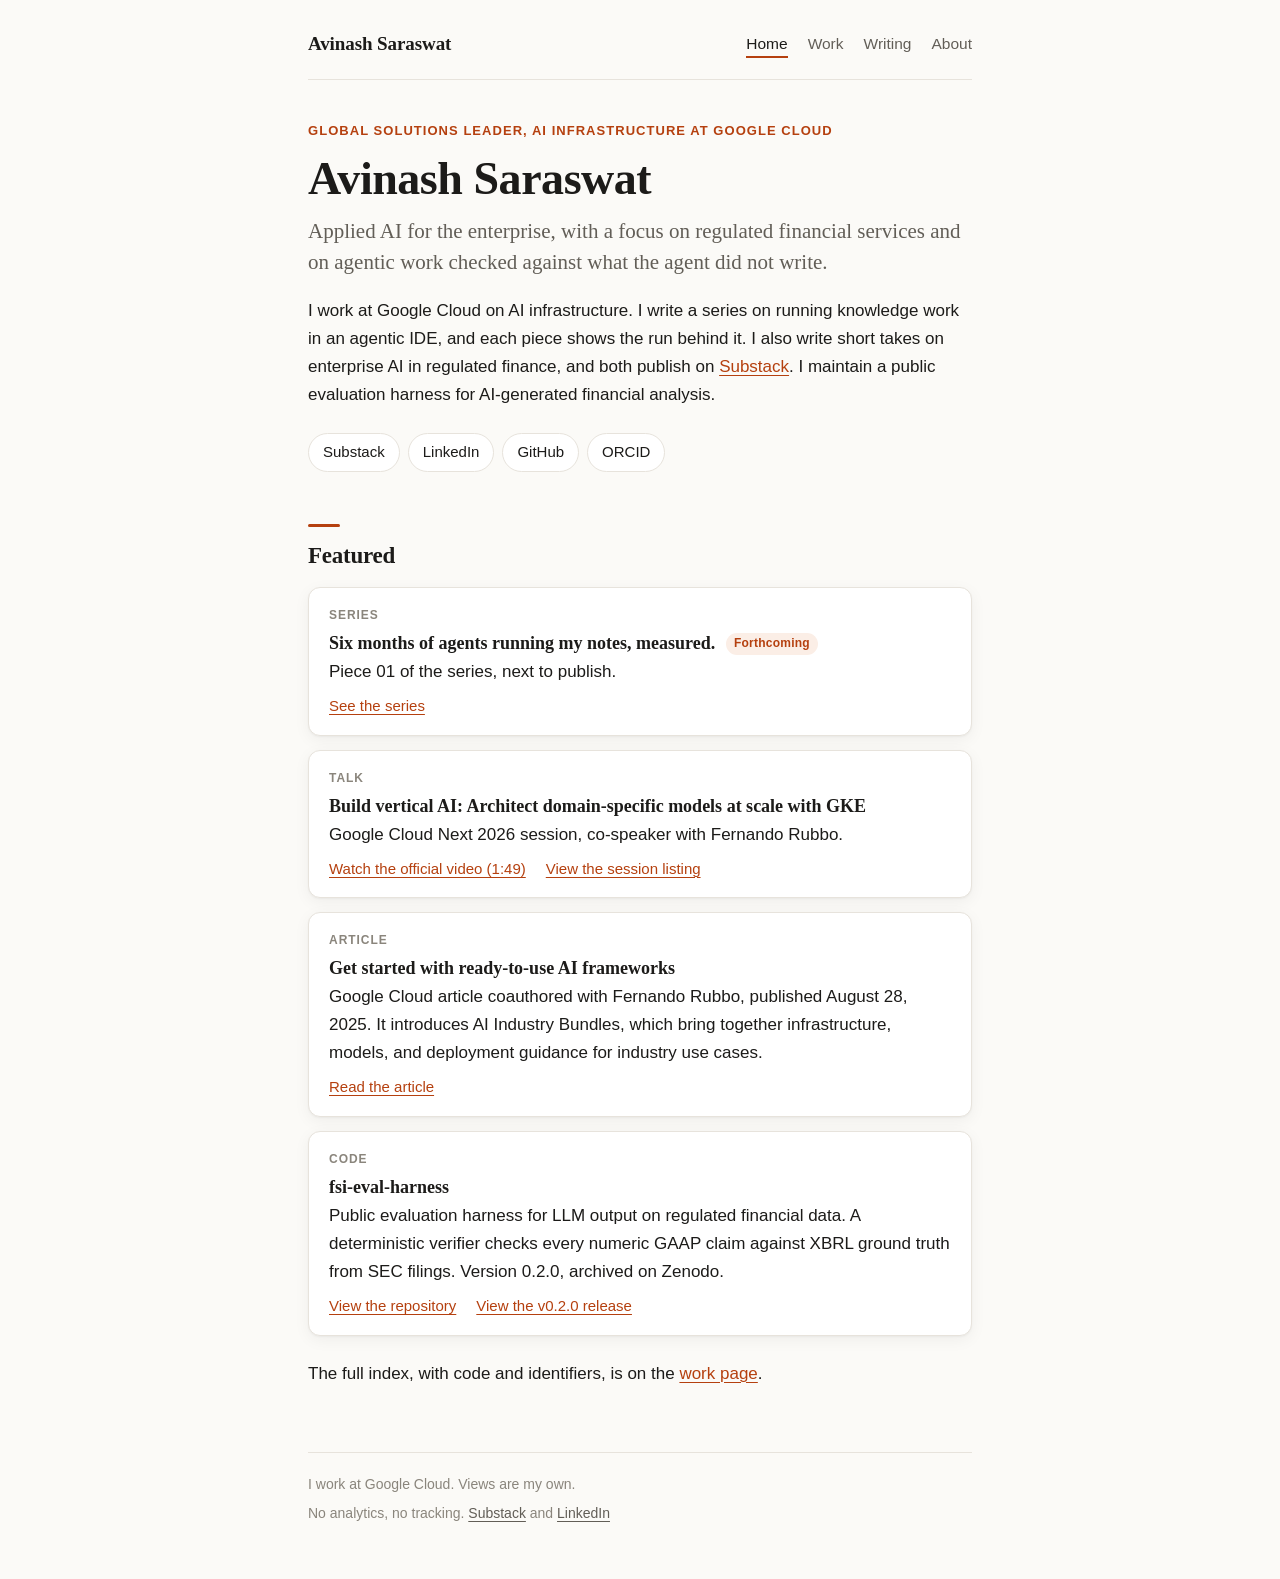
==== index.html @ 1e4a204a "Use the full name Avinash Saraswat, broaden the tagline to applied AI, and give the site a warmer ed" ====
<!doctype html>
<html lang="en">
<head>
  <meta charset="utf-8">
  <meta name="viewport" content="width=device-width, initial-scale=1">
  <title>Avinash Saraswat</title>
  <meta name="description" content="Avinash Saraswat on applied AI for the enterprise, regulated financial services, and agentic work checked against what the agent did not write.">
  <meta name="google-site-verification" content="HJkdH8JYp2K1hhgkt5MfmzdalMM9m63tIvqROi1K8ds">
  <meta name="google-site-verification" content="auJzoFP5uxJTKR91743XDneQ1k03UvUhUlm2Y_x-gqA">
  <link rel="canonical" href="https://avinashsaraswat.com/">
  <meta property="og:type" content="profile">
  <meta property="og:title" content="Avinash Saraswat">
  <meta property="og:description" content="Avinash Saraswat on applied AI for the enterprise, regulated financial services, and agentic work checked against what the agent did not write.">
  <meta property="og:url" content="https://avinashsaraswat.com/">
  <script type="application/ld+json">{"@context":"https://schema.org","@type":"Person","name":"Avinash Saraswat","alternateName":"Avi Saraswat","jobTitle":"Global Solutions Leader, AI Infrastructure","worksFor":{"@type":"Organization","name":"Google Cloud"},"url":"https://avinashsaraswat.com/","sameAs":["https://www.linkedin.com/in/avinashsaraswat/","https://avinashsaraswat.substack.com/","https://github.com/avinashsaraswat","https://orcid.org/0009-0004-6914-7614","https://doi.org/10.5281/zenodo.23464698"]}</script>
  <link rel="stylesheet" href="style.css">
  <link rel="icon" href="data:image/svg+xml,%3Csvg xmlns='http://www.w3.org/2000/svg' viewBox='0 0 64 64'%3E%3Crect width='64' height='64' rx='14' fill='%23b5400f'/%3E%3Ctext x='32' y='42' font-family='Georgia,serif' font-size='28' font-weight='700' text-anchor='middle' fill='%23ffffff'%3EAS%3C/text%3E%3C/svg%3E">
  <meta name="theme-color" content="#fbfaf7" media="(prefers-color-scheme: light)">
  <meta name="theme-color" content="#131210" media="(prefers-color-scheme: dark)">
</head>
<body>
<div class="wrap">

<header class="site">
  <a class="name" href="index.html">Avinash Saraswat</a>
  <nav aria-label="Site">
    <ul>
      <li><a href="index.html" aria-current="page">Home</a></li>
      <li><a href="work.html">Work</a></li>
      <li><a href="writing.html">Writing</a></li>
      <li><a href="about.html">About</a></li>
    </ul>
  </nav>
</header>

<main>
  <section class="hero">
  <p class="eyebrow">Global Solutions Leader, AI Infrastructure at Google Cloud</p>
  <h1>Avinash Saraswat</h1>
  <p class="lede">Applied AI for the enterprise, with a focus on regulated financial services and on agentic work checked against what the agent did not write.</p>

  <p>I work at Google Cloud on AI infrastructure. I write a series on running knowledge work in an agentic IDE, and each piece shows the run behind it. I also write short takes on enterprise AI in regulated finance, and both publish on <a href="https://avinashsaraswat.substack.com/">Substack</a>. I maintain a public evaluation harness for AI-generated financial analysis.</p>

  <ul class="pills" aria-label="Elsewhere">
    <li><a href="https://avinashsaraswat.substack.com/">Substack</a></li>
    <li><a href="https://www.linkedin.com/in/avinashsaraswat/">LinkedIn</a></li>
    <li><a href="https://github.com/avinashsaraswat">GitHub</a></li>
    <li><a href="https://orcid.org/0009-0004-6914-7614">ORCID</a></li>
  </ul>
  </section>

  <h2>Featured</h2>
  <ol class="items cards">
    <li>
      <span class="kind">Series</span>
      <strong>Six months of agents running my notes, measured.</strong>
      <span class="status">Forthcoming</span><br>
      Piece 01 of the series, next to publish.
      <div class="links"><a href="writing.html">See the series</a></div>
    </li>
    <li>
      <span class="kind">Talk</span>
      <strong>Build vertical AI: Architect domain-specific models at scale with GKE</strong><br>
      Google Cloud Next 2026 session, co-speaker with Fernando Rubbo.
      <div class="links">
        <a href="https://www.youtube.com/watch?v=OY_Y8zhj-8g">Watch the official video (1:49)</a>
        <a href="https://www.googlecloudevents.com/next-vegas/session/3912929/build-vertical-ai-architect-domain-specific-models-at-scale-with-gke">View the session listing</a>
      </div>
    </li>
    <li>
      <span class="kind">Article</span>
      <strong>Get started with ready-to-use AI frameworks</strong><br>
      Google Cloud article coauthored with Fernando Rubbo, published August 28, 2025. It introduces AI Industry Bundles, which bring together infrastructure, models, and deployment guidance for industry use cases.
      <div class="links"><a href="https://cloud.google.com/transform/get-started-with-ready-to-use-ai-frameworks">Read the article</a></div>
    </li>
    <li>
      <span class="kind">Code</span>
      <strong>fsi-eval-harness</strong><br>
      Public evaluation harness for LLM output on regulated financial data. A deterministic verifier checks every numeric GAAP claim against XBRL ground truth from SEC filings. Version 0.2.0, archived on Zenodo.
      <div class="links">
        <a href="https://github.com/avinashsaraswat/fsi-eval-harness">View the repository</a>
        <a href="https://github.com/avinashsaraswat/fsi-eval-harness/releases/tag/v0.2.0">View the v0.2.0 release</a>
      </div>
    </li>
  </ol>

  <p>The full index, with code and identifiers, is on the <a href="work.html">work page</a>.</p>
</main>

<footer class="site">
  <p>I work at Google Cloud. Views are my own.</p>
  <p>No analytics, no tracking. <a href="https://avinashsaraswat.substack.com/">Substack</a> and <a href="https://www.linkedin.com/in/avinashsaraswat/">LinkedIn</a></p>
</footer>

</div>
</body>
</html>
---- style.css ----
/* Avinash Saraswat, personal site. Plain CSS, no build step, no web fonts. */

:root {
  --bg: #fbfaf7;
  --surface: #ffffff;
  --fg: #1c1b19;
  --muted: #625e57;
  --faint: #8a857c;
  --accent: #b5400f;
  --accent-soft: #fbeee6;
  --rule: #e7e3dc;
  --shadow: 0 1px 2px rgba(28, 27, 25, 0.04), 0 4px 16px rgba(28, 27, 25, 0.05);
  --serif: "Iowan Old Style", "Palatino Linotype", Palatino, Charter, "Bitstream Charter", Georgia, serif;
  --sans: -apple-system, BlinkMacSystemFont, "Segoe UI", Roboto, "Helvetica Neue", Arial, sans-serif;
  color-scheme: light dark;
}

@media (prefers-color-scheme: dark) {
  :root {
    --bg: #131210;
    --surface: #1c1a17;
    --fg: #ece8e1;
    --muted: #aaa49a;
    --faint: #7d776d;
    --accent: #f0895a;
    --accent-soft: #2c1d15;
    --rule: #2e2b26;
    --shadow: 0 1px 2px rgba(0, 0, 0, 0.3), 0 4px 16px rgba(0, 0, 0, 0.25);
  }
}

* {
  box-sizing: border-box;
}

html {
  font-size: 100%;
  -webkit-text-size-adjust: 100%;
}

body {
  margin: 0;
  background: var(--bg);
  color: var(--fg);
  font-family: var(--sans);
  font-size: 1.0625rem;
  line-height: 1.65;
  -webkit-font-smoothing: antialiased;
  text-rendering: optimizeLegibility;
}

.wrap {
  max-width: 44rem;
  margin: 0 auto;
  padding: 1.25rem 1.25rem 3rem;
}

/* Header */

header.site {
  display: flex;
  flex-wrap: wrap;
  align-items: center;
  justify-content: space-between;
  gap: 0.75rem 1.5rem;
  padding: 0.5rem 0 1.25rem;
  margin-bottom: 2.5rem;
  border-bottom: 1px solid var(--rule);
}

header.site .name {
  font-family: var(--serif);
  font-size: 1.1875rem;
  font-weight: 600;
  letter-spacing: -0.005em;
  text-decoration: none;
  color: var(--fg);
}

nav ul {
  list-style: none;
  margin: 0;
  padding: 0;
  display: flex;
  flex-wrap: wrap;
  gap: 0.25rem 1.25rem;
}

nav a {
  color: var(--muted);
  text-decoration: none;
  font-size: 0.96875rem;
  padding: 0.25rem 0;
  border-bottom: 2px solid transparent;
}

nav a[aria-current="page"] {
  color: var(--fg);
  border-bottom-color: var(--accent);
}

nav a:hover {
  color: var(--accent);
}

/* Type */

h1,
h2,
h3 {
  font-family: var(--serif);
  font-weight: 600;
  letter-spacing: -0.01em;
  color: var(--fg);
}

h1 {
  font-size: clamp(2.125rem, 6vw, 2.875rem);
  line-height: 1.1;
  margin: 0 0 0.75rem;
}

h2 {
  font-size: 1.4375rem;
  line-height: 1.3;
  margin: 3rem 0 1rem;
  padding-top: 0.25rem;
}

h2::before {
  content: "";
  display: block;
  width: 2rem;
  height: 3px;
  margin-bottom: 0.875rem;
  border-radius: 2px;
  background: var(--accent);
}

h3 {
  font-size: 1.1875rem;
  line-height: 1.35;
  margin: 1.75rem 0 0.375rem;
}

p {
  margin: 0 0 1rem;
}

a {
  color: var(--accent);
  text-decoration-thickness: 1px;
  text-underline-offset: 0.18em;
}

a:hover {
  text-decoration-thickness: 2px;
}

a:focus-visible {
  outline: 2px solid var(--accent);
  outline-offset: 3px;
  border-radius: 3px;
}

.lede {
  font-family: var(--serif);
  font-size: 1.3125rem;
  line-height: 1.45;
  color: var(--muted);
  margin-bottom: 1.25rem;
}

.meta {
  color: var(--faint);
  font-size: 0.9375rem;
}

/* Home hero */

.hero {
  margin-bottom: 0.5rem;
}

.eyebrow {
  font-size: 0.8125rem;
  font-weight: 600;
  letter-spacing: 0.08em;
  text-transform: uppercase;
  color: var(--accent);
  margin: 0 0 0.75rem;
}

.pills {
  list-style: none;
  padding: 0;
  margin: 1.5rem 0 0;
  display: flex;
  flex-wrap: wrap;
  gap: 0.5rem;
}

.pills a {
  display: inline-block;
  padding: 0.375rem 0.875rem;
  border: 1px solid var(--rule);
  border-radius: 999px;
  background: var(--surface);
  color: var(--fg);
  font-size: 0.9375rem;
  text-decoration: none;
  transition: border-color 0.15s ease, color 0.15s ease;
}

.pills a:hover {
  border-color: var(--accent);
  color: var(--accent);
}

/* Lists and cards */

ul.items,
ol.items {
  padding-left: 1.25rem;
  margin: 0 0 1rem;
}

ul.items li,
ol.items li {
  margin-bottom: 0.75rem;
}

ol.cards,
ol.series {
  list-style: none;
  padding: 0;
  margin: 0 0 1.5rem;
  display: grid;
  gap: 0.875rem;
}

ol.cards > li,
ol.series > li {
  margin: 0;
  padding: 1.125rem 1.25rem 1rem;
  background: var(--surface);
  border: 1px solid var(--rule);
  border-radius: 12px;
  box-shadow: var(--shadow);
  transition: border-color 0.15s ease, transform 0.15s ease;
}

ol.cards > li:hover,
ol.series > li:hover {
  border-color: color-mix(in srgb, var(--accent) 35%, var(--rule));
  transform: translateY(-1px);
}

ol.cards strong,
ol.series strong {
  font-family: var(--serif);
  font-size: 1.125rem;
  font-weight: 600;
  line-height: 1.35;
}

.kind {
  display: block;
  font-size: 0.75rem;
  font-weight: 600;
  letter-spacing: 0.08em;
  text-transform: uppercase;
  color: var(--faint);
  margin-bottom: 0.25rem;
}

.series .week {
  display: block;
  color: var(--faint);
  font-size: 0.875rem;
  margin-bottom: 0.125rem;
}

.status {
  display: inline-block;
  margin-left: 0.375rem;
  padding: 0.0625rem 0.5rem;
  font-family: var(--sans);
  font-size: 0.75rem;
  font-weight: 600;
  letter-spacing: 0.02em;
  border-radius: 999px;
  color: var(--accent);
  background: var(--accent-soft);
  vertical-align: 0.15em;
}

.links {
  margin-top: 0.5rem;
  display: flex;
  flex-wrap: wrap;
  gap: 0.25rem 1.25rem;
  font-size: 0.9375rem;
}

p.links {
  margin-bottom: 1rem;
}

.links a {
  font-weight: 500;
}

ul.plain {
  list-style: none;
  padding: 0;
  margin: 0 0 1rem;
}

ul.plain li {
  margin-bottom: 0.5rem;
}

.placeholder {
  background: var(--surface);
  border-left: 3px solid var(--rule);
  padding: 0.5rem 0.75rem;
  color: var(--muted);
}

/* Footer */

footer.site {
  margin-top: 4rem;
  padding-top: 1.25rem;
  border-top: 1px solid var(--rule);
  color: var(--faint);
  font-size: 0.875rem;
}

footer.site p {
  margin: 0 0 0.375rem;
}

footer.site a {
  color: var(--muted);
}

@media (max-width: 30rem) {
  body {
    font-size: 1rem;
  }

  .wrap {
    padding: 1rem 1rem 2.5rem;
  }

  header.site {
    margin-bottom: 2rem;
  }

  .lede {
    font-size: 1.1875rem;
  }

  ol.cards > li,
  ol.series > li {
    padding: 1rem;
  }
}

@media (prefers-reduced-motion: reduce) {
  * {
    transition: none !important;
  }

  ol.cards > li:hover,
  ol.series > li:hover {
    transform: none;
  }
}
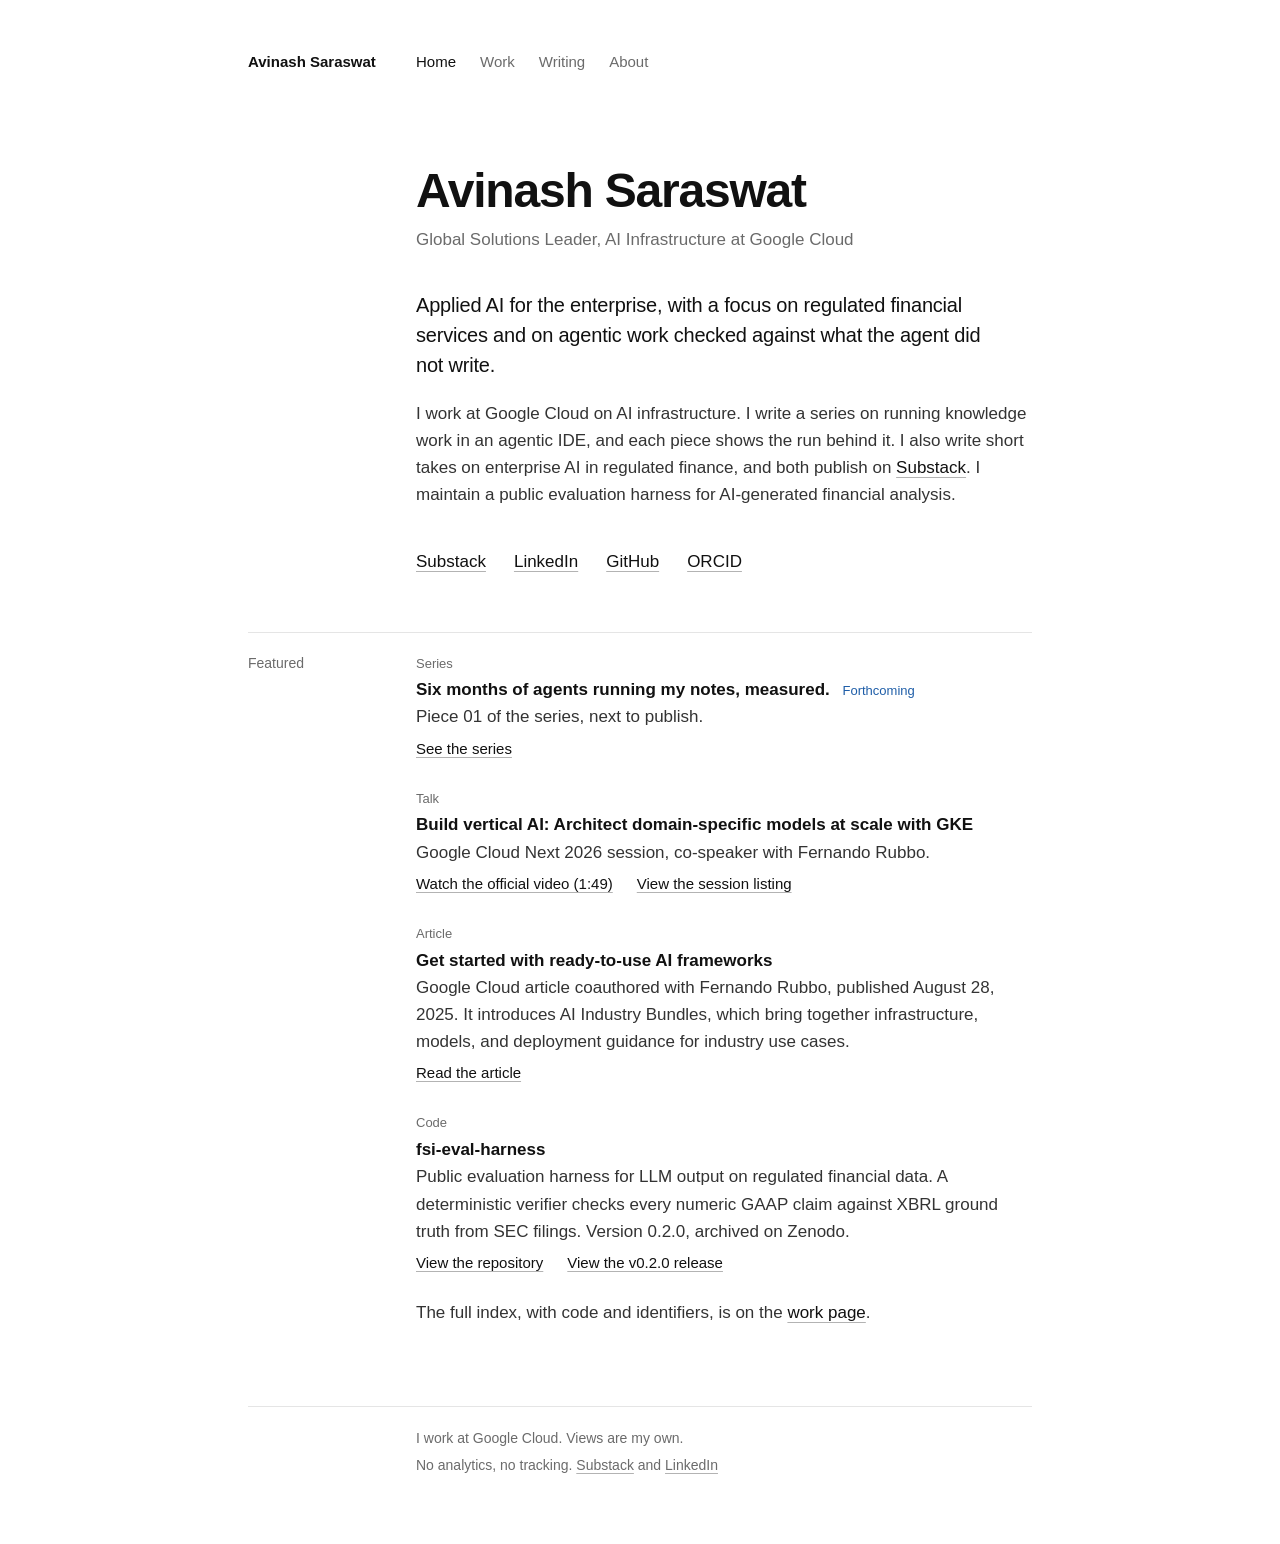
==== commit cda98523: "Give the site a neutral, minimal design: grays on near-black or white, one muted blue accent, system" ====
--- a/index.html
+++ b/index.html
@@ -14,9 +14,9 @@
   <meta property="og:url" content="https://avinashsaraswat.com/">
   <script type="application/ld+json">{"@context":"https://schema.org","@type":"Person","name":"Avinash Saraswat","alternateName":"Avi Saraswat","jobTitle":"Global Solutions Leader, AI Infrastructure","worksFor":{"@type":"Organization","name":"Google Cloud"},"url":"https://avinashsaraswat.com/","sameAs":["https://www.linkedin.com/in/avinashsaraswat/","https://avinashsaraswat.substack.com/","https://github.com/avinashsaraswat","https://orcid.org/0009-0004-6914-7614","https://doi.org/10.5281/zenodo.23464698"]}</script>
   <link rel="stylesheet" href="style.css">
-  <link rel="icon" href="data:image/svg+xml,%3Csvg xmlns='http://www.w3.org/2000/svg' viewBox='0 0 64 64'%3E%3Crect width='64' height='64' rx='14' fill='%23b5400f'/%3E%3Ctext x='32' y='42' font-family='Georgia,serif' font-size='28' font-weight='700' text-anchor='middle' fill='%23ffffff'%3EAS%3C/text%3E%3C/svg%3E">
-  <meta name="theme-color" content="#fbfaf7" media="(prefers-color-scheme: light)">
-  <meta name="theme-color" content="#131210" media="(prefers-color-scheme: dark)">
+  <link rel="icon" href="data:image/svg+xml,%3Csvg xmlns='http://www.w3.org/2000/svg' viewBox='0 0 64 64'%3E%3Crect width='64' height='64' fill='%23161718'/%3E%3Ctext x='32' y='41' font-family='Helvetica,Arial,sans-serif' font-size='26' font-weight='600' text-anchor='middle' fill='%23f2f2f2'%3EAS%3C/text%3E%3C/svg%3E">
+  <meta name="theme-color" content="#ffffff" media="(prefers-color-scheme: light)">
+  <meta name="theme-color" content="#0f1011" media="(prefers-color-scheme: dark)">
 </head>
 <body>
 <div class="wrap">
@@ -34,14 +34,14 @@
 </header>
 
 <main>
-  <section class="hero">
-  <p class="eyebrow">Global Solutions Leader, AI Infrastructure at Google Cloud</p>
+  <section class="head intro">
   <h1>Avinash Saraswat</h1>
+  <p class="role">Global Solutions Leader, AI Infrastructure at Google Cloud</p>
   <p class="lede">Applied AI for the enterprise, with a focus on regulated financial services and on agentic work checked against what the agent did not write.</p>
 
   <p>I work at Google Cloud on AI infrastructure. I write a series on running knowledge work in an agentic IDE, and each piece shows the run behind it. I also write short takes on enterprise AI in regulated finance, and both publish on <a href="https://avinashsaraswat.substack.com/">Substack</a>. I maintain a public evaluation harness for AI-generated financial analysis.</p>
 
-  <ul class="pills" aria-label="Elsewhere">
+  <ul class="elsewhere" aria-label="Elsewhere">
     <li><a href="https://avinashsaraswat.substack.com/">Substack</a></li>
     <li><a href="https://www.linkedin.com/in/avinashsaraswat/">LinkedIn</a></li>
     <li><a href="https://github.com/avinashsaraswat">GitHub</a></li>
@@ -49,8 +49,9 @@
   </ul>
   </section>
 
+  <section>
   <h2>Featured</h2>
-  <ol class="items cards">
+  <ol class="items featured">
     <li>
       <span class="kind">Series</span>
       <strong>Six months of agents running my notes, measured.</strong>
@@ -85,6 +86,7 @@
   </ol>
 
   <p>The full index, with code and identifiers, is on the <a href="work.html">work page</a>.</p>
+  </section>
 </main>
 
 <footer class="site">
--- a/style.css
+++ b/style.css
@@ -1,31 +1,27 @@
 /* Avinash Saraswat, personal site. Plain CSS, no build step, no web fonts. */
 
 :root {
-  --bg: #fbfaf7;
-  --surface: #ffffff;
-  --fg: #1c1b19;
-  --muted: #625e57;
-  --faint: #8a857c;
-  --accent: #b5400f;
-  --accent-soft: #fbeee6;
-  --rule: #e7e3dc;
-  --shadow: 0 1px 2px rgba(28, 27, 25, 0.04), 0 4px 16px rgba(28, 27, 25, 0.05);
-  --serif: "Iowan Old Style", "Palatino Linotype", Palatino, Charter, "Bitstream Charter", Georgia, serif;
+  --bg: #ffffff;
+  --fg: #111111;
+  --text: #333333;
+  --muted: #6b6b6b;
+  --rule: #e5e5e5;
+  --rule-strong: #b3b3b3;
+  --accent: #1f5ea8;
   --sans: -apple-system, BlinkMacSystemFont, "Segoe UI", Roboto, "Helvetica Neue", Arial, sans-serif;
+  --gutter: 10.5rem;
   color-scheme: light dark;
 }
 
 @media (prefers-color-scheme: dark) {
   :root {
-    --bg: #131210;
-    --surface: #1c1a17;
-    --fg: #ece8e1;
-    --muted: #aaa49a;
-    --faint: #7d776d;
-    --accent: #f0895a;
-    --accent-soft: #2c1d15;
-    --rule: #2e2b26;
-    --shadow: 0 1px 2px rgba(0, 0, 0, 0.3), 0 4px 16px rgba(0, 0, 0, 0.25);
+    --bg: #0f1011;
+    --fg: #ececec;
+    --text: #c4c4c4;
+    --muted: #8c8c8c;
+    --rule: #242527;
+    --rule-strong: #5e6064;
+    --accent: #82aee3;
   }
 }
 
@@ -41,18 +37,23 @@
 body {
   margin: 0;
   background: var(--bg);
-  color: var(--fg);
+  color: var(--text);
   font-family: var(--sans);
   font-size: 1.0625rem;
-  line-height: 1.65;
+  line-height: 1.6;
+  font-variant-numeric: tabular-nums;
+  overflow-wrap: break-word;
   -webkit-font-smoothing: antialiased;
-  text-rendering: optimizeLegibility;
+}
+
+::selection {
+  background: color-mix(in srgb, var(--accent) 30%, transparent);
 }
 
 .wrap {
-  max-width: 44rem;
+  max-width: 54rem;
   margin: 0 auto;
-  padding: 1.25rem 1.25rem 3rem;
+  padding: 3rem 2.5rem 4rem;
 }
 
 /* Header */
@@ -60,21 +61,17 @@
 header.site {
   display: flex;
   flex-wrap: wrap;
-  align-items: center;
+  align-items: baseline;
   justify-content: space-between;
-  gap: 0.75rem 1.5rem;
-  padding: 0.5rem 0 1.25rem;
-  margin-bottom: 2.5rem;
-  border-bottom: 1px solid var(--rule);
+  gap: 0.5rem 1.5rem;
+  margin-bottom: 5.5rem;
 }
 
 header.site .name {
-  font-family: var(--serif);
-  font-size: 1.1875rem;
+  color: var(--fg);
+  font-size: 0.9375rem;
   font-weight: 600;
-  letter-spacing: -0.005em;
   text-decoration: none;
-  color: var(--fg);
 }
 
 nav ul {
@@ -83,24 +80,18 @@
   padding: 0;
   display: flex;
   flex-wrap: wrap;
-  gap: 0.25rem 1.25rem;
+  gap: 0.25rem 1.5rem;
 }
 
 nav a {
   color: var(--muted);
+  font-size: 0.9375rem;
   text-decoration: none;
-  font-size: 0.96875rem;
-  padding: 0.25rem 0;
-  border-bottom: 2px solid transparent;
-}
-
+}
+
+nav a:hover,
 nav a[aria-current="page"] {
   color: var(--fg);
-  border-bottom-color: var(--accent);
-}
-
-nav a:hover {
-  color: var(--accent);
 }
 
 /* Type */
@@ -108,198 +99,153 @@
 h1,
 h2,
 h3 {
-  font-family: var(--serif);
+  color: var(--fg);
   font-weight: 600;
+}
+
+h1 {
+  font-size: 2.25rem;
+  line-height: 1.15;
+  letter-spacing: -0.025em;
+  margin: 0 0 1.25rem;
+  text-wrap: balance;
+}
+
+.intro h1 {
+  font-size: clamp(2.25rem, 5vw, 3rem);
+  margin-bottom: 0.5rem;
+}
+
+h2 {
+  color: var(--muted);
+  font-size: 0.875rem;
+  font-weight: 500;
+  line-height: 1.5;
+  margin: 0 0 1rem;
+}
+
+h3 {
+  font-size: 1.125rem;
+  line-height: 1.4;
   letter-spacing: -0.01em;
-  color: var(--fg);
-}
-
-h1 {
-  font-size: clamp(2.125rem, 6vw, 2.875rem);
-  line-height: 1.1;
-  margin: 0 0 0.75rem;
-}
-
-h2 {
-  font-size: 1.4375rem;
-  line-height: 1.3;
-  margin: 3rem 0 1rem;
-  padding-top: 0.25rem;
-}
-
-h2::before {
-  content: "";
-  display: block;
-  width: 2rem;
-  height: 3px;
-  margin-bottom: 0.875rem;
-  border-radius: 2px;
-  background: var(--accent);
-}
-
-h3 {
-  font-size: 1.1875rem;
-  line-height: 1.35;
-  margin: 1.75rem 0 0.375rem;
+  margin: 2.5rem 0 0.5rem;
+  text-wrap: balance;
+}
+
+h2 + * {
+  margin-top: 0;
 }
 
 p {
   margin: 0 0 1rem;
+  text-wrap: pretty;
 }
 
 a {
-  color: var(--accent);
+  color: var(--fg);
+  text-decoration: underline;
+  text-decoration-color: var(--rule-strong);
   text-decoration-thickness: 1px;
-  text-underline-offset: 0.18em;
+  text-underline-offset: 0.22em;
+  transition: color 0.12s ease, text-decoration-color 0.12s ease;
 }
 
 a:hover {
-  text-decoration-thickness: 2px;
+  text-decoration-color: var(--accent);
 }
 
 a:focus-visible {
   outline: 2px solid var(--accent);
-  outline-offset: 3px;
-  border-radius: 3px;
+  outline-offset: 2px;
+  border-radius: 2px;
+}
+
+.role {
+  color: var(--muted);
+  margin-bottom: 2.25rem;
 }
 
 .lede {
-  font-family: var(--serif);
-  font-size: 1.3125rem;
-  line-height: 1.45;
-  color: var(--muted);
+  color: var(--fg);
+  font-size: 1.25rem;
+  line-height: 1.5;
+  letter-spacing: -0.01em;
   margin-bottom: 1.25rem;
 }
 
 .meta {
-  color: var(--faint);
+  color: var(--muted);
   font-size: 0.9375rem;
 }
 
-/* Home hero */
-
-.hero {
-  margin-bottom: 0.5rem;
-}
-
-.eyebrow {
-  font-size: 0.8125rem;
-  font-weight: 600;
-  letter-spacing: 0.08em;
-  text-transform: uppercase;
-  color: var(--accent);
-  margin: 0 0 0.75rem;
-}
-
-.pills {
+/* Sections: a hairline between them, no boxes */
+
+main > section + section {
+  margin-top: 3.5rem;
+  padding-top: 1.25rem;
+  border-top: 1px solid var(--rule);
+}
+
+main > section > :last-child {
+  margin-bottom: 0;
+}
+
+/* Lists */
+
+ul.elsewhere {
   list-style: none;
+  margin: 1.5rem 0 0;
   padding: 0;
-  margin: 1.5rem 0 0;
   display: flex;
   flex-wrap: wrap;
-  gap: 0.5rem;
-}
-
-.pills a {
-  display: inline-block;
-  padding: 0.375rem 0.875rem;
-  border: 1px solid var(--rule);
-  border-radius: 999px;
-  background: var(--surface);
-  color: var(--fg);
-  font-size: 0.9375rem;
-  text-decoration: none;
-  transition: border-color 0.15s ease, color 0.15s ease;
-}
-
-.pills a:hover {
-  border-color: var(--accent);
+  gap: 0.5rem 1.75rem;
+}
+
+ol.items {
+  list-style: none;
+  margin: 0 0 1.5rem;
+  padding: 0;
+}
+
+ol.items > li {
+  margin: 0 0 1.75rem;
+}
+
+ol.items > li:last-child {
+  margin-bottom: 0;
+}
+
+ol.items strong {
+  color: var(--fg);
+  font-size: 1.0625rem;
+  font-weight: 600;
+}
+
+.kind,
+.week {
+  display: block;
+  color: var(--muted);
+  font-size: 0.8125rem;
+  margin-bottom: 0.125rem;
+}
+
+.status {
+  margin-left: 0.5rem;
   color: var(--accent);
-}
-
-/* Lists and cards */
-
-ul.items,
-ol.items {
-  padding-left: 1.25rem;
-  margin: 0 0 1rem;
-}
-
-ul.items li,
-ol.items li {
-  margin-bottom: 0.75rem;
-}
-
-ol.cards,
-ol.series {
-  list-style: none;
-  padding: 0;
-  margin: 0 0 1.5rem;
-  display: grid;
-  gap: 0.875rem;
-}
-
-ol.cards > li,
-ol.series > li {
-  margin: 0;
-  padding: 1.125rem 1.25rem 1rem;
-  background: var(--surface);
-  border: 1px solid var(--rule);
-  border-radius: 12px;
-  box-shadow: var(--shadow);
-  transition: border-color 0.15s ease, transform 0.15s ease;
-}
-
-ol.cards > li:hover,
-ol.series > li:hover {
-  border-color: color-mix(in srgb, var(--accent) 35%, var(--rule));
-  transform: translateY(-1px);
-}
-
-ol.cards strong,
-ol.series strong {
-  font-family: var(--serif);
-  font-size: 1.125rem;
-  font-weight: 600;
-  line-height: 1.35;
-}
-
-.kind {
-  display: block;
-  font-size: 0.75rem;
-  font-weight: 600;
-  letter-spacing: 0.08em;
-  text-transform: uppercase;
-  color: var(--faint);
-  margin-bottom: 0.25rem;
-}
-
-.series .week {
-  display: block;
-  color: var(--faint);
-  font-size: 0.875rem;
-  margin-bottom: 0.125rem;
-}
-
-.status {
-  display: inline-block;
-  margin-left: 0.375rem;
-  padding: 0.0625rem 0.5rem;
-  font-family: var(--sans);
-  font-size: 0.75rem;
-  font-weight: 600;
-  letter-spacing: 0.02em;
-  border-radius: 999px;
-  color: var(--accent);
-  background: var(--accent-soft);
-  vertical-align: 0.15em;
+  font-size: 0.8125rem;
+  font-weight: 500;
+  white-space: nowrap;
+}
+
+li:has(.week) .status {
+  color: var(--muted);
 }
 
 .links {
-  margin-top: 0.5rem;
   display: flex;
   flex-wrap: wrap;
-  gap: 0.25rem 1.25rem;
+  gap: 0.25rem 1.5rem;
+  margin-top: 0.375rem;
   font-size: 0.9375rem;
 }
 
@@ -307,44 +253,80 @@
   margin-bottom: 1rem;
 }
 
-.links a {
-  font-weight: 500;
-}
-
 ul.plain {
   list-style: none;
+  margin: 0 0 1rem;
   padding: 0;
-  margin: 0 0 1rem;
 }
 
 ul.plain li {
-  margin-bottom: 0.5rem;
-}
-
-.placeholder {
-  background: var(--surface);
-  border-left: 3px solid var(--rule);
-  padding: 0.5rem 0.75rem;
-  color: var(--muted);
+  margin-bottom: 0.375rem;
 }
 
 /* Footer */
 
 footer.site {
-  margin-top: 4rem;
+  margin-top: 5rem;
   padding-top: 1.25rem;
   border-top: 1px solid var(--rule);
-  color: var(--faint);
+  color: var(--muted);
   font-size: 0.875rem;
 }
 
 footer.site p {
-  margin: 0 0 0.375rem;
+  margin: 0 0 0.25rem;
 }
 
 footer.site a {
   color: var(--muted);
 }
+
+footer.site a:hover {
+  color: var(--fg);
+}
+
+/* Wide screens: section labels hang in a left column */
+
+@media (min-width: 52rem) {
+  header.site,
+  main > section,
+  footer.site {
+    display: grid;
+    grid-template-columns: var(--gutter) minmax(0, 1fr);
+    align-items: baseline;
+  }
+
+  header.site {
+    gap: 0;
+  }
+
+  header.site nav,
+  main > section > *,
+  footer.site > * {
+    grid-column: 2;
+  }
+
+  header.site .name,
+  main > section > h2 {
+    grid-column: 1;
+    grid-row: 1;
+  }
+
+  main > section > h2 {
+    margin: 0;
+    padding-right: 1.5rem;
+  }
+}
+
+/* Tablets and phones: one narrow column */
+
+@media (max-width: 51.99rem) {
+  .wrap {
+    max-width: 43rem;
+  }
+}
+
+/* Phones */
 
 @media (max-width: 30rem) {
   body {
@@ -352,20 +334,27 @@
   }
 
   .wrap {
-    padding: 1rem 1rem 2.5rem;
+    padding: 1.5rem 1.25rem 3rem;
   }
 
   header.site {
-    margin-bottom: 2rem;
+    margin-bottom: 3.25rem;
+  }
+
+  h1 {
+    font-size: 2rem;
   }
 
   .lede {
     font-size: 1.1875rem;
   }
 
-  ol.cards > li,
-  ol.series > li {
-    padding: 1rem;
+  main > section + section {
+    margin-top: 2.75rem;
+  }
+
+  footer.site {
+    margin-top: 3.5rem;
   }
 }
 
@@ -373,9 +362,4 @@
   * {
     transition: none !important;
   }
-
-  ol.cards > li:hover,
-  ol.series > li:hover {
-    transform: none;
-  }
-}
+}
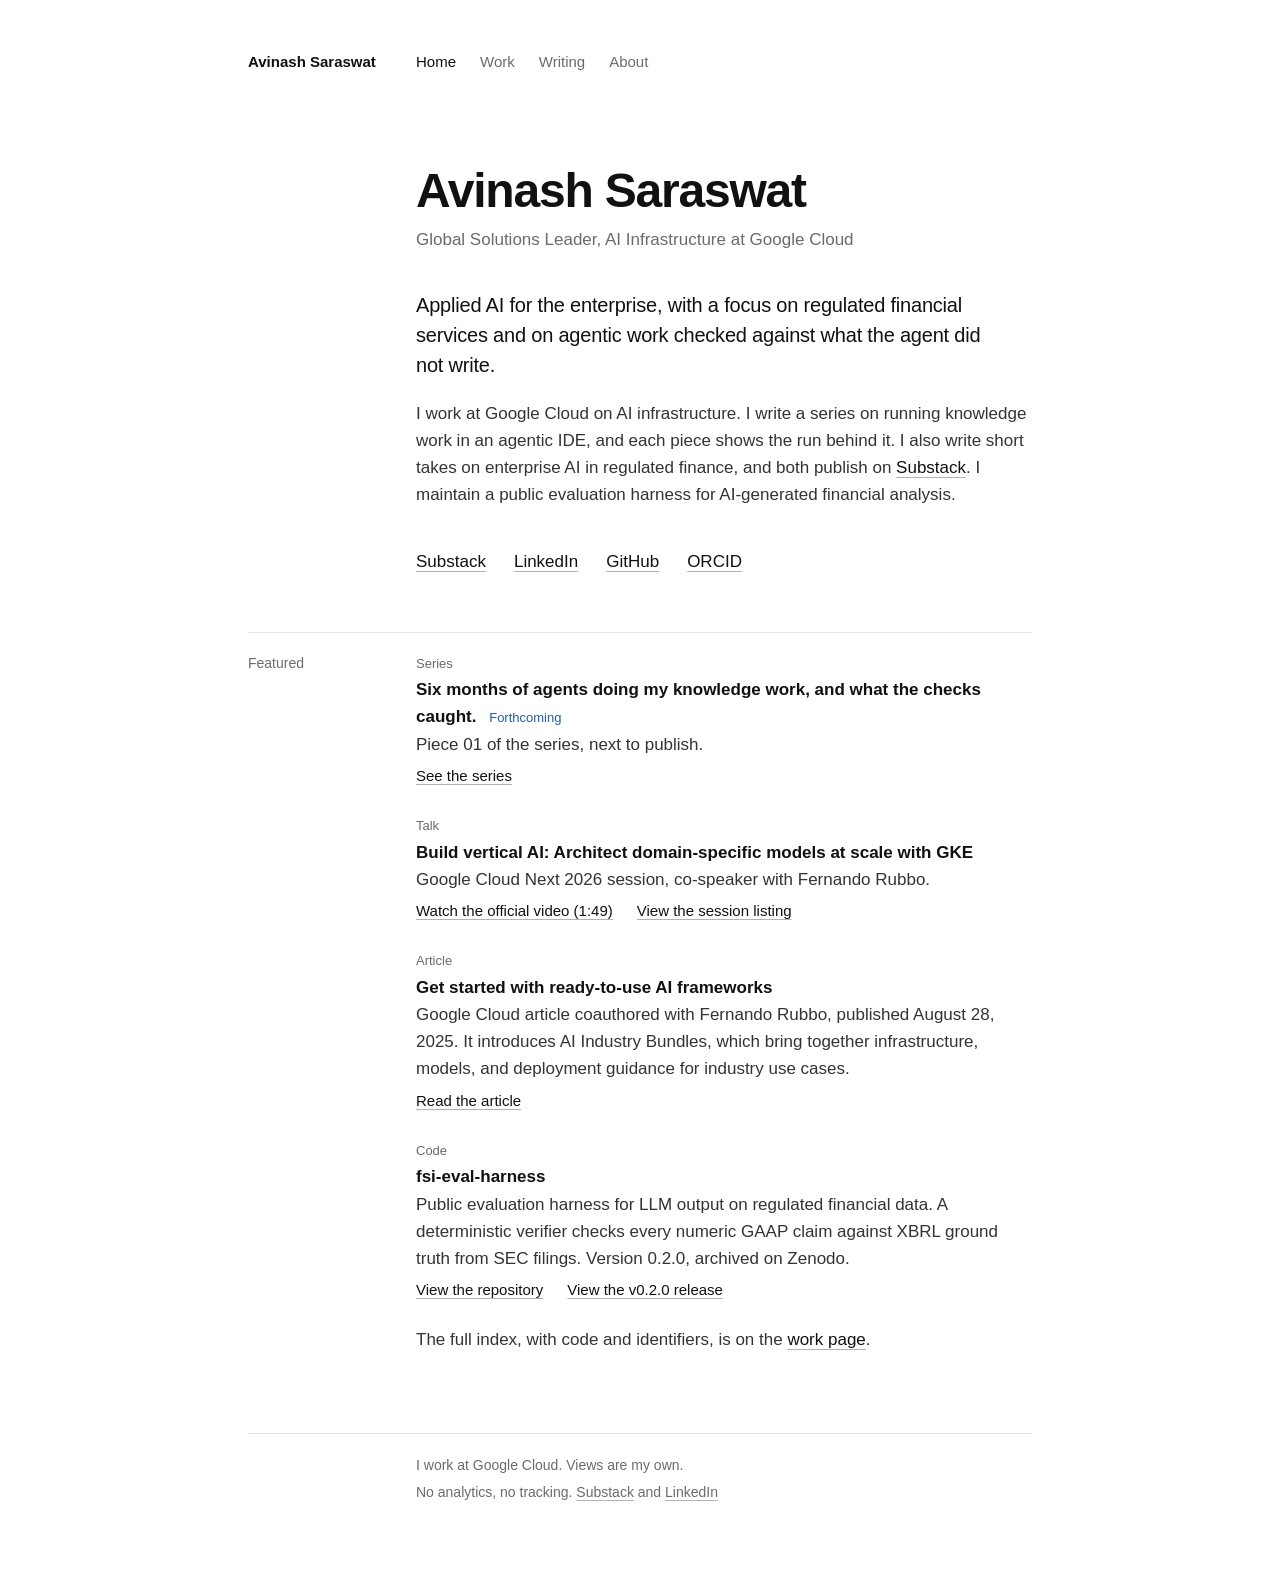
==== commit 5ec61376: "Retitle piece 01: Six months of agents doing my knowledge work, and what the checks caught." ====
--- a/index.html
+++ b/index.html
@@ -54,7 +54,7 @@
   <ol class="items featured">
     <li>
       <span class="kind">Series</span>
-      <strong>Six months of agents running my notes, measured.</strong>
+      <strong>Six months of agents doing my knowledge work, and what the checks caught.</strong>
       <span class="status">Forthcoming</span><br>
       Piece 01 of the series, next to publish.
       <div class="links"><a href="writing.html">See the series</a></div>
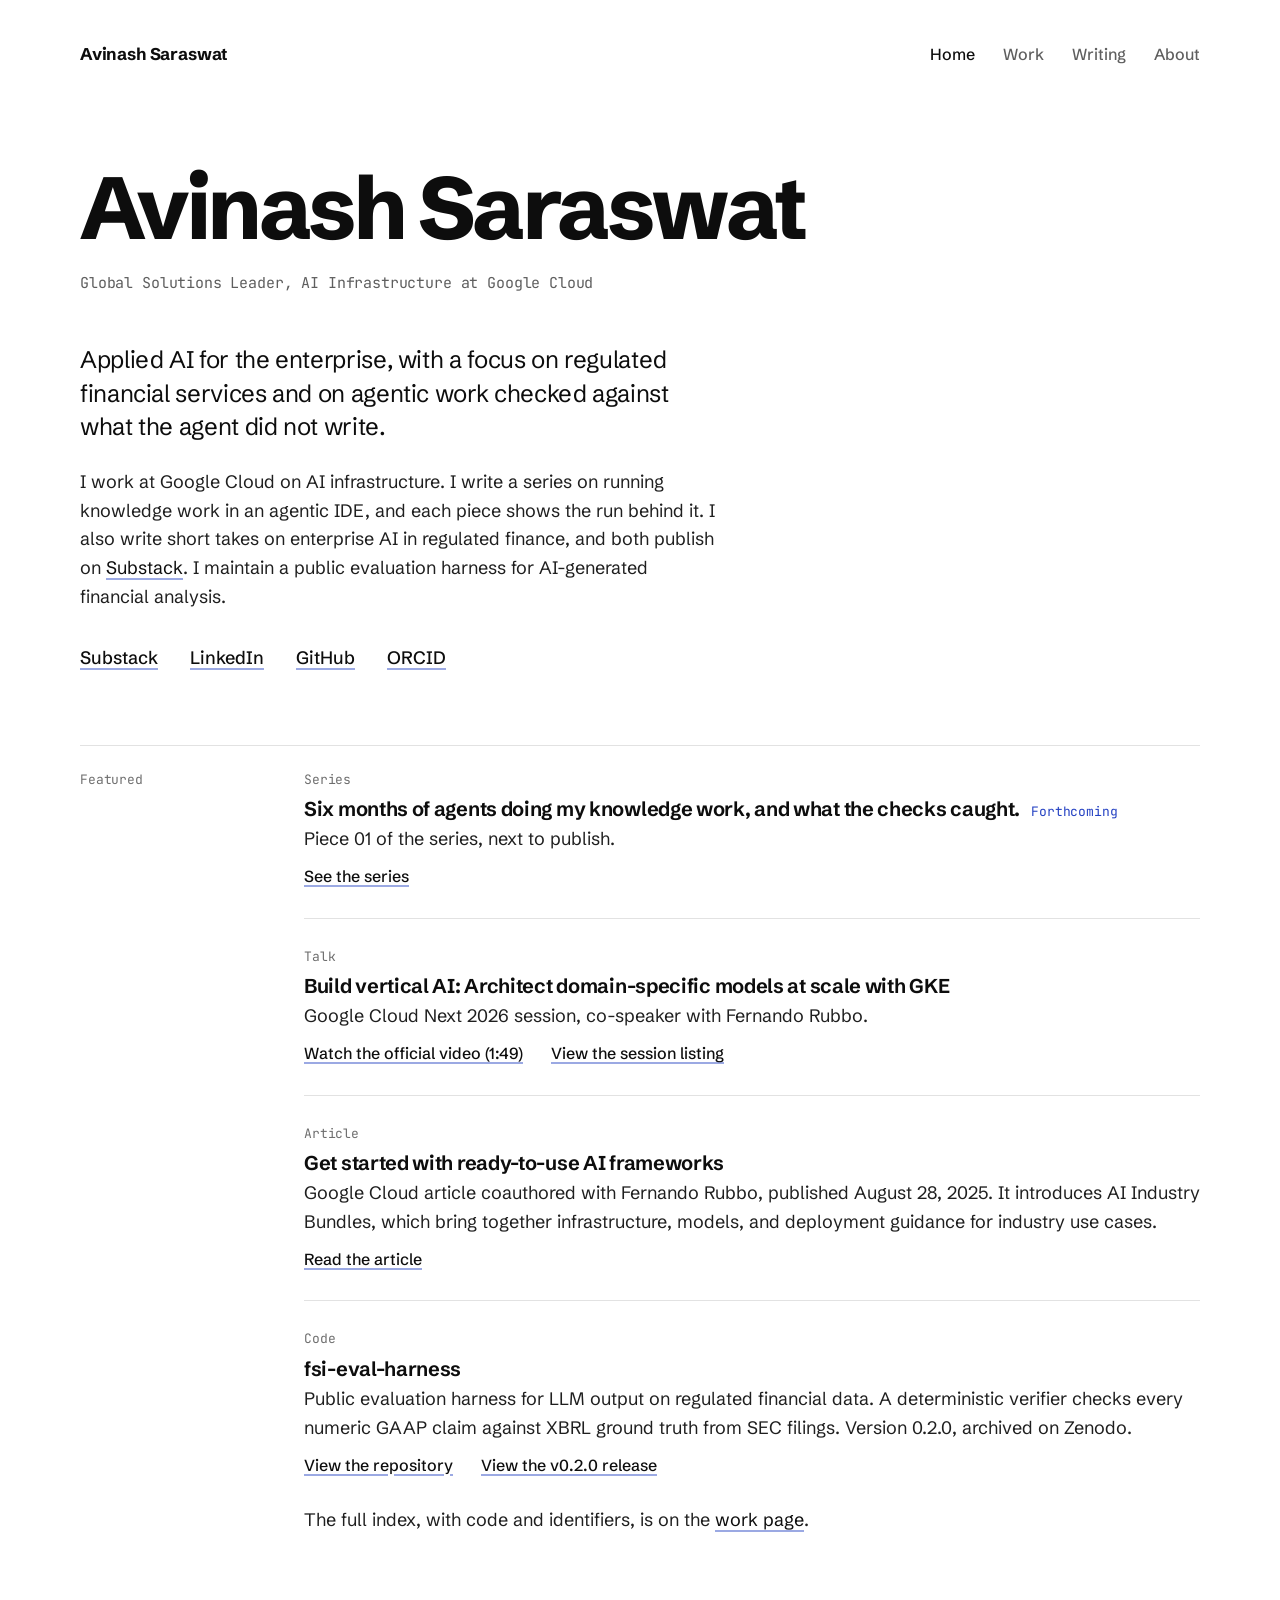
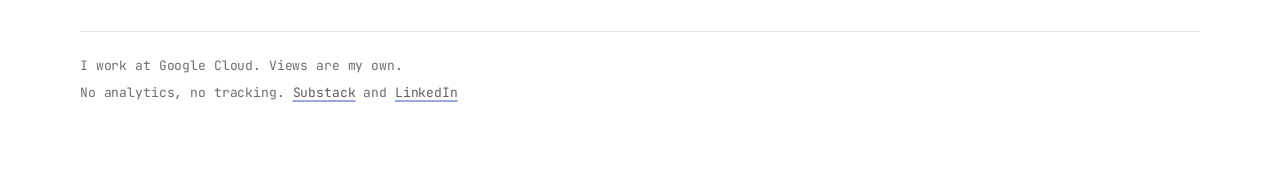
==== commit eb9a79f4: "Make the site light, larger and more distinctive: one light scheme for every visitor, a bigger name " ====
--- a/index.html
+++ b/index.html
@@ -15,8 +15,7 @@
   <script type="application/ld+json">{"@context":"https://schema.org","@type":"Person","name":"Avinash Saraswat","alternateName":"Avi Saraswat","jobTitle":"Global Solutions Leader, AI Infrastructure","worksFor":{"@type":"Organization","name":"Google Cloud"},"url":"https://avinashsaraswat.com/","sameAs":["https://www.linkedin.com/in/avinashsaraswat/","https://avinashsaraswat.substack.com/","https://github.com/avinashsaraswat","https://orcid.org/0009-0004-6914-7614","https://doi.org/10.5281/zenodo.23464698"]}</script>
   <link rel="stylesheet" href="style.css">
   <link rel="icon" href="data:image/svg+xml,%3Csvg xmlns='http://www.w3.org/2000/svg' viewBox='0 0 64 64'%3E%3Crect width='64' height='64' fill='%23161718'/%3E%3Ctext x='32' y='41' font-family='Helvetica,Arial,sans-serif' font-size='26' font-weight='600' text-anchor='middle' fill='%23f2f2f2'%3EAS%3C/text%3E%3C/svg%3E">
-  <meta name="theme-color" content="#ffffff" media="(prefers-color-scheme: light)">
-  <meta name="theme-color" content="#0f1011" media="(prefers-color-scheme: dark)">
+  <meta name="theme-color" content="#ffffff">
 </head>
 <body>
 <div class="wrap">
--- a/style.css
+++ b/style.css
@@ -1,28 +1,34 @@
-/* Avinash Saraswat, personal site. Plain CSS, no build step, no web fonts. */
+/* Avinash Saraswat, personal site. Plain CSS, no build step.
+   Both typefaces are served from this site (fonts/), under the SIL Open Font License. */
+
+@font-face {
+  font-family: "Schibsted Grotesk";
+  src: url("fonts/schibsted-grotesk.woff2") format("woff2");
+  font-weight: 400 900;
+  font-style: normal;
+  font-display: swap;
+}
+
+@font-face {
+  font-family: "JetBrains Mono";
+  src: url("fonts/jetbrains-mono.woff2") format("woff2");
+  font-weight: 100 800;
+  font-style: normal;
+  font-display: swap;
+}
 
 :root {
   --bg: #ffffff;
-  --fg: #111111;
-  --text: #333333;
-  --muted: #6b6b6b;
-  --rule: #e5e5e5;
-  --rule-strong: #b3b3b3;
-  --accent: #1f5ea8;
-  --sans: -apple-system, BlinkMacSystemFont, "Segoe UI", Roboto, "Helvetica Neue", Arial, sans-serif;
-  --gutter: 10.5rem;
-  color-scheme: light dark;
-}
-
-@media (prefers-color-scheme: dark) {
-  :root {
-    --bg: #0f1011;
-    --fg: #ececec;
-    --text: #c4c4c4;
-    --muted: #8c8c8c;
-    --rule: #242527;
-    --rule-strong: #5e6064;
-    --accent: #82aee3;
-  }
+  --fg: #0d0d0d;
+  --text: #1f1f1f;
+  --muted: #5e5e5e;
+  --label: #6e6e6e;
+  --rule: #e2e2e2;
+  --accent: #2340c2;
+  --sans: "Schibsted Grotesk", -apple-system, BlinkMacSystemFont, "Segoe UI", Roboto, "Helvetica Neue", Arial, sans-serif;
+  --mono: "JetBrains Mono", ui-monospace, "SF Mono", Menlo, Consolas, monospace;
+  --gutter: 14rem;
+  color-scheme: light;
 }
 
 * {
@@ -39,21 +45,20 @@
   background: var(--bg);
   color: var(--text);
   font-family: var(--sans);
-  font-size: 1.0625rem;
+  font-size: 1.125rem;
   line-height: 1.6;
-  font-variant-numeric: tabular-nums;
+  font-kerning: normal;
   overflow-wrap: break-word;
-  -webkit-font-smoothing: antialiased;
 }
 
 ::selection {
-  background: color-mix(in srgb, var(--accent) 30%, transparent);
+  background: color-mix(in srgb, var(--accent) 18%, transparent);
 }
 
 .wrap {
-  max-width: 54rem;
+  max-width: 76rem;
   margin: 0 auto;
-  padding: 3rem 2.5rem 4rem;
+  padding: 2.5rem 3rem 5rem;
 }
 
 /* Header */
@@ -63,14 +68,15 @@
   flex-wrap: wrap;
   align-items: baseline;
   justify-content: space-between;
-  gap: 0.5rem 1.5rem;
-  margin-bottom: 5.5rem;
+  gap: 0.5rem 2rem;
+  margin-bottom: 6rem;
 }
 
 header.site .name {
   color: var(--fg);
-  font-size: 0.9375rem;
-  font-weight: 600;
+  font-size: 1.0625rem;
+  font-weight: 700;
+  letter-spacing: -0.01em;
   text-decoration: none;
 }
 
@@ -80,12 +86,13 @@
   padding: 0;
   display: flex;
   flex-wrap: wrap;
-  gap: 0.25rem 1.5rem;
+  gap: 0.25rem 1.75rem;
 }
 
 nav a {
   color: var(--muted);
-  font-size: 0.9375rem;
+  font-size: 1rem;
+  font-weight: 500;
   text-decoration: none;
 }
 
@@ -100,35 +107,41 @@
 h2,
 h3 {
   color: var(--fg);
-  font-weight: 600;
 }
 
 h1 {
-  font-size: 2.25rem;
-  line-height: 1.15;
-  letter-spacing: -0.025em;
+  font-size: clamp(2.5rem, 5vw, 3.5rem);
+  font-weight: 700;
+  line-height: 1.05;
+  letter-spacing: -0.03em;
+  margin: 0 0 1.5rem;
+  text-wrap: balance;
+}
+
+.intro h1 {
+  font-size: clamp(3rem, 7.5vw, 5.5rem);
+  font-weight: 750;
+  line-height: 0.98;
+  letter-spacing: -0.04em;
+  margin-bottom: 1.25rem;
+}
+
+h2 {
+  color: var(--label);
+  font-family: var(--mono);
+  font-size: 0.8125rem;
+  font-weight: 400;
+  line-height: 1.6;
+  letter-spacing: -0.01em;
   margin: 0 0 1.25rem;
-  text-wrap: balance;
-}
-
-.intro h1 {
-  font-size: clamp(2.25rem, 5vw, 3rem);
-  margin-bottom: 0.5rem;
-}
-
-h2 {
-  color: var(--muted);
-  font-size: 0.875rem;
-  font-weight: 500;
-  line-height: 1.5;
-  margin: 0 0 1rem;
 }
 
 h3 {
-  font-size: 1.125rem;
-  line-height: 1.4;
-  letter-spacing: -0.01em;
-  margin: 2.5rem 0 0.5rem;
+  font-size: 1.375rem;
+  font-weight: 650;
+  line-height: 1.25;
+  letter-spacing: -0.02em;
+  margin: 3rem 0 0.75rem;
   text-wrap: balance;
 }
 
@@ -137,20 +150,22 @@
 }
 
 p {
-  margin: 0 0 1rem;
+  max-width: 40rem;
+  margin: 0 0 1.125rem;
   text-wrap: pretty;
 }
 
 a {
   color: var(--fg);
   text-decoration: underline;
-  text-decoration-color: var(--rule-strong);
-  text-decoration-thickness: 1px;
-  text-underline-offset: 0.22em;
+  text-decoration-color: color-mix(in srgb, var(--accent) 45%, transparent);
+  text-decoration-thickness: 1.5px;
+  text-underline-offset: 0.2em;
   transition: color 0.12s ease, text-decoration-color 0.12s ease;
 }
 
 a:hover {
+  color: var(--accent);
   text-decoration-color: var(--accent);
 }
 
@@ -162,27 +177,31 @@
 
 .role {
   color: var(--muted);
-  margin-bottom: 2.25rem;
+  font-family: var(--mono);
+  font-size: 0.9375rem;
+  letter-spacing: -0.01em;
+  margin-bottom: 3rem;
 }
 
 .lede {
-  color: var(--fg);
-  font-size: 1.25rem;
-  line-height: 1.5;
-  letter-spacing: -0.01em;
-  margin-bottom: 1.25rem;
+  max-width: 38rem;
+  color: var(--fg);
+  font-size: 1.5rem;
+  line-height: 1.4;
+  letter-spacing: -0.015em;
+  margin-bottom: 1.5rem;
 }
 
 .meta {
   color: var(--muted);
-  font-size: 0.9375rem;
-}
-
-/* Sections: a hairline between them, no boxes */
+  font-size: 1rem;
+}
+
+/* Sections, separated by a hairline */
 
 main > section + section {
-  margin-top: 3.5rem;
-  padding-top: 1.25rem;
+  margin-top: 4.5rem;
+  padding-top: 1.5rem;
   border-top: 1px solid var(--rule);
 }
 
@@ -194,63 +213,69 @@
 
 ul.elsewhere {
   list-style: none;
-  margin: 1.5rem 0 0;
+  margin: 2rem 0 0;
   padding: 0;
   display: flex;
   flex-wrap: wrap;
-  gap: 0.5rem 1.75rem;
+  gap: 0.5rem 2rem;
+  font-weight: 500;
 }
 
 ol.items {
   list-style: none;
-  margin: 0 0 1.5rem;
+  max-width: 56rem;
+  margin: 0 0 1.75rem;
   padding: 0;
 }
 
-ol.items > li {
-  margin: 0 0 1.75rem;
-}
-
-ol.items > li:last-child {
-  margin-bottom: 0;
+ol.items > li + li {
+  margin-top: 1.75rem;
+  padding-top: 1.75rem;
+  border-top: 1px solid var(--rule);
 }
 
 ol.items strong {
   color: var(--fg);
-  font-size: 1.0625rem;
-  font-weight: 600;
+  font-size: 1.25rem;
+  font-weight: 650;
+  line-height: 1.3;
+  letter-spacing: -0.015em;
 }
 
 .kind,
 .week {
   display: block;
-  color: var(--muted);
+  color: var(--label);
+  font-family: var(--mono);
   font-size: 0.8125rem;
-  margin-bottom: 0.125rem;
+  letter-spacing: -0.01em;
+  margin-bottom: 0.375rem;
 }
 
 .status {
-  margin-left: 0.5rem;
+  margin-left: 0.375rem;
   color: var(--accent);
+  font-family: var(--mono);
   font-size: 0.8125rem;
-  font-weight: 500;
+  letter-spacing: -0.01em;
   white-space: nowrap;
 }
 
 li:has(.week) .status {
-  color: var(--muted);
+  color: var(--label);
 }
 
 .links {
   display: flex;
   flex-wrap: wrap;
-  gap: 0.25rem 1.5rem;
-  margin-top: 0.375rem;
-  font-size: 0.9375rem;
+  gap: 0.25rem 1.75rem;
+  margin-top: 0.625rem;
+  font-size: 1rem;
+  font-weight: 500;
 }
 
 p.links {
-  margin-bottom: 1rem;
+  margin-bottom: 1.125rem;
 }
 
 ul.plain {
@@ -260,77 +285,62 @@
 }
 
 ul.plain li {
-  margin-bottom: 0.375rem;
+  margin-bottom: 0.5rem;
 }
 
 /* Footer */
 
 footer.site {
-  margin-top: 5rem;
-  padding-top: 1.25rem;
+  margin-top: 6rem;
+  padding-top: 1.5rem;
   border-top: 1px solid var(--rule);
-  color: var(--muted);
-  font-size: 0.875rem;
+  color: var(--label);
+  font-family: var(--mono);
+  font-size: 0.8125rem;
+  letter-spacing: -0.01em;
 }
 
 footer.site p {
-  margin: 0 0 0.25rem;
+  max-width: none;
+  margin: 0 0 0.375rem;
 }
 
 footer.site a {
   color: var(--muted);
 }
 
-footer.site a:hover {
-  color: var(--fg);
-}
-
 /* Wide screens: section labels hang in a left column */
 
-@media (min-width: 52rem) {
-  header.site,
-  main > section,
-  footer.site {
+@media (min-width: 60rem) {
+  main > section:not(.head) {
     display: grid;
     grid-template-columns: var(--gutter) minmax(0, 1fr);
     align-items: baseline;
   }
 
-  header.site {
-    gap: 0;
-  }
-
-  header.site nav,
-  main > section > *,
-  footer.site > * {
+  main > section:not(.head) > * {
     grid-column: 2;
   }
 
-  header.site .name,
-  main > section > h2 {
+  main > section:not(.head) > h2 {
     grid-column: 1;
     grid-row: 1;
-  }
-
-  main > section > h2 {
     margin: 0;
-    padding-right: 1.5rem;
+    padding-right: 2rem;
   }
 }
 
 /* Tablets and phones: one narrow column */
 
-@media (max-width: 51.99rem) {
+@media (max-width: 59.99rem) {
   .wrap {
-    max-width: 43rem;
-  }
-}
-
-/* Phones */
+    max-width: 46rem;
+  }
+}
 
 @media (max-width: 30rem) {
   body {
-    font-size: 1rem;
+    font-size: 1.0625rem;
   }
 
   .wrap {
@@ -338,23 +348,31 @@
   }
 
   header.site {
-    margin-bottom: 3.25rem;
+    margin-bottom: 3.5rem;
   }
 
   h1 {
-    font-size: 2rem;
+    font-size: 2.25rem;
+  }
+
+  .intro h1 {
+    font-size: 3rem;
+  }
+
+  .role {
+    margin-bottom: 2.25rem;
   }
 
   .lede {
-    font-size: 1.1875rem;
+    font-size: 1.25rem;
   }
 
   main > section + section {
-    margin-top: 2.75rem;
+    margin-top: 3rem;
   }
 
   footer.site {
-    margin-top: 3.5rem;
+    margin-top: 4rem;
   }
 }
 
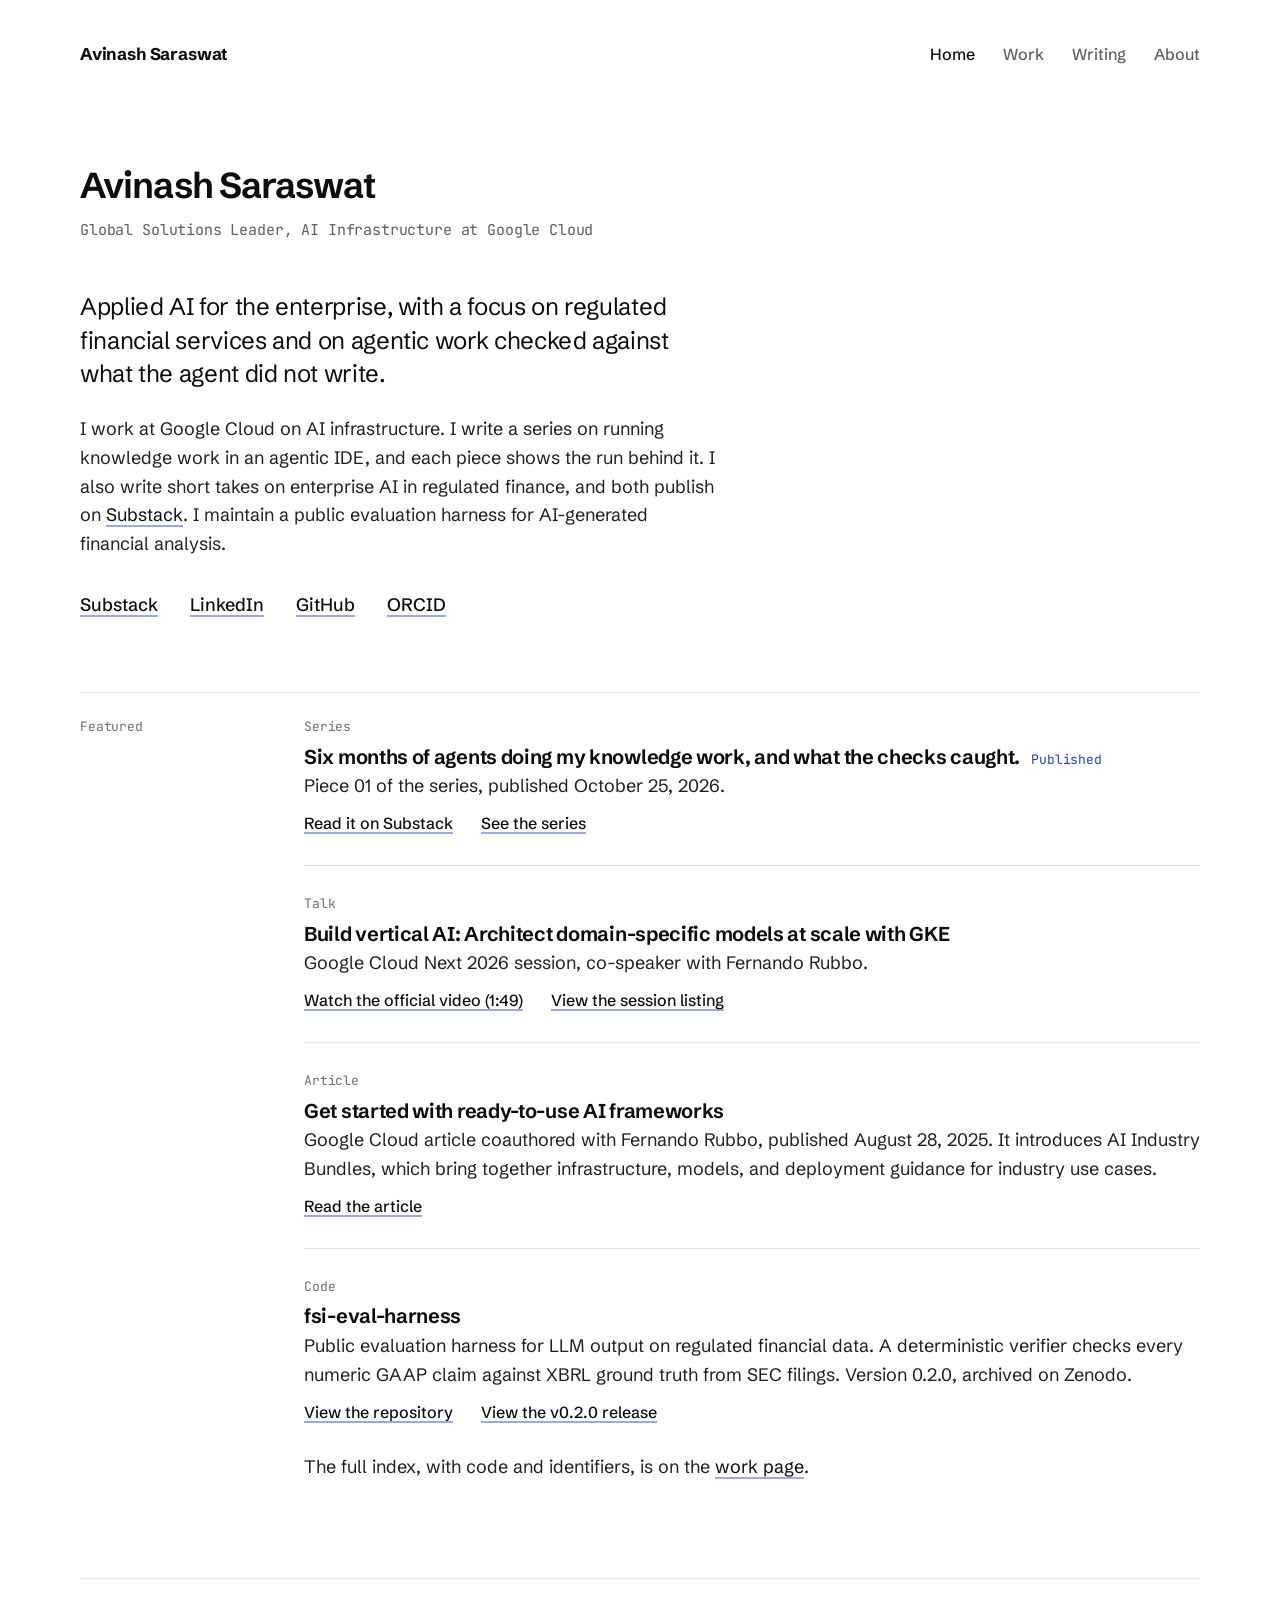
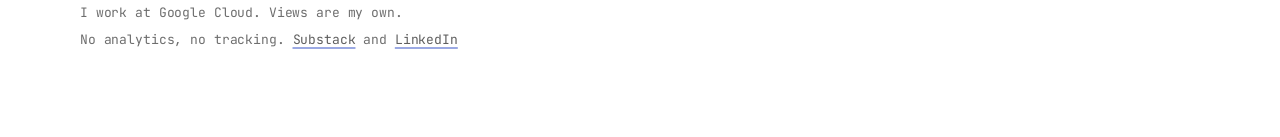
==== commit f5368401: "List piece 01 as published, with its Substack link, and name piece 02 as next; date the sitemap entr" ====
--- a/index.html
+++ b/index.html
@@ -38,10 +38,10 @@
   <p class="role">Global Solutions Leader, AI Infrastructure at Google Cloud</p>
   <p class="lede">Applied AI for the enterprise, with a focus on regulated financial services and on agentic work checked against what the agent did not write.</p>
 
-  <p>I work at Google Cloud on AI infrastructure. I write a series on running knowledge work in an agentic IDE, and each piece shows the run behind it. I also write short takes on enterprise AI in regulated finance, and both publish on <a href="https://avinashsaraswat.substack.com/">Substack</a>. I maintain a public evaluation harness for AI-generated financial analysis.</p>
+  <p>I work at Google Cloud on AI infrastructure. I write a series on running knowledge work in an agentic IDE, and each piece shows the run behind it. I also write short takes on enterprise AI in regulated finance, and both publish on <a href="https://avinashsaraswat.substack.com/archive">Substack</a>. I maintain a public evaluation harness for AI-generated financial analysis.</p>
 
   <ul class="elsewhere" aria-label="Elsewhere">
-    <li><a href="https://avinashsaraswat.substack.com/">Substack</a></li>
+    <li><a href="https://avinashsaraswat.substack.com/archive">Substack</a></li>
     <li><a href="https://www.linkedin.com/in/avinashsaraswat/">LinkedIn</a></li>
     <li><a href="https://github.com/avinashsaraswat">GitHub</a></li>
     <li><a href="https://orcid.org/0009-0004-6914-7614">ORCID</a></li>
@@ -54,9 +54,12 @@
     <li>
       <span class="kind">Series</span>
       <strong>Six months of agents doing my knowledge work, and what the checks caught.</strong>
-      <span class="status">Forthcoming</span><br>
-      Piece 01 of the series, next to publish.
-      <div class="links"><a href="writing.html">See the series</a></div>
+      <span class="status">Published</span><br>
+      Piece 01 of the series, published October 25, 2026.
+      <div class="links">
+        <a href="https://avinashsaraswat.substack.com/p/six-months-of-agents-doing-my-knowledge">Read it on Substack</a>
+        <a href="writing.html">See the series</a>
+      </div>
     </li>
     <li>
       <span class="kind">Talk</span>
@@ -90,7 +93,7 @@
 
 <footer class="site">
   <p>I work at Google Cloud. Views are my own.</p>
-  <p>No analytics, no tracking. <a href="https://avinashsaraswat.substack.com/">Substack</a> and <a href="https://www.linkedin.com/in/avinashsaraswat/">LinkedIn</a></p>
+  <p>No analytics, no tracking. <a href="https://avinashsaraswat.substack.com/archive">Substack</a> and <a href="https://www.linkedin.com/in/avinashsaraswat/">LinkedIn</a></p>
 </footer>
 
 </div>
--- a/style.css
+++ b/style.css
@@ -110,20 +110,16 @@
 }
 
 h1 {
-  font-size: clamp(2.5rem, 5vw, 3.5rem);
-  font-weight: 700;
-  line-height: 1.05;
-  letter-spacing: -0.03em;
+  font-size: 2.25rem;
+  font-weight: 650;
+  line-height: 1.15;
+  letter-spacing: -0.025em;
   margin: 0 0 1.5rem;
   text-wrap: balance;
 }
 
 .intro h1 {
-  font-size: clamp(3rem, 7.5vw, 5.5rem);
-  font-weight: 750;
-  line-height: 0.98;
-  letter-spacing: -0.04em;
-  margin-bottom: 1.25rem;
+  margin-bottom: 0.75rem;
 }
 
 h2 {
@@ -352,11 +348,7 @@
   }
 
   h1 {
-    font-size: 2.25rem;
-  }
-
-  .intro h1 {
-    font-size: 3rem;
+    font-size: 1.875rem;
   }
 
   .role {
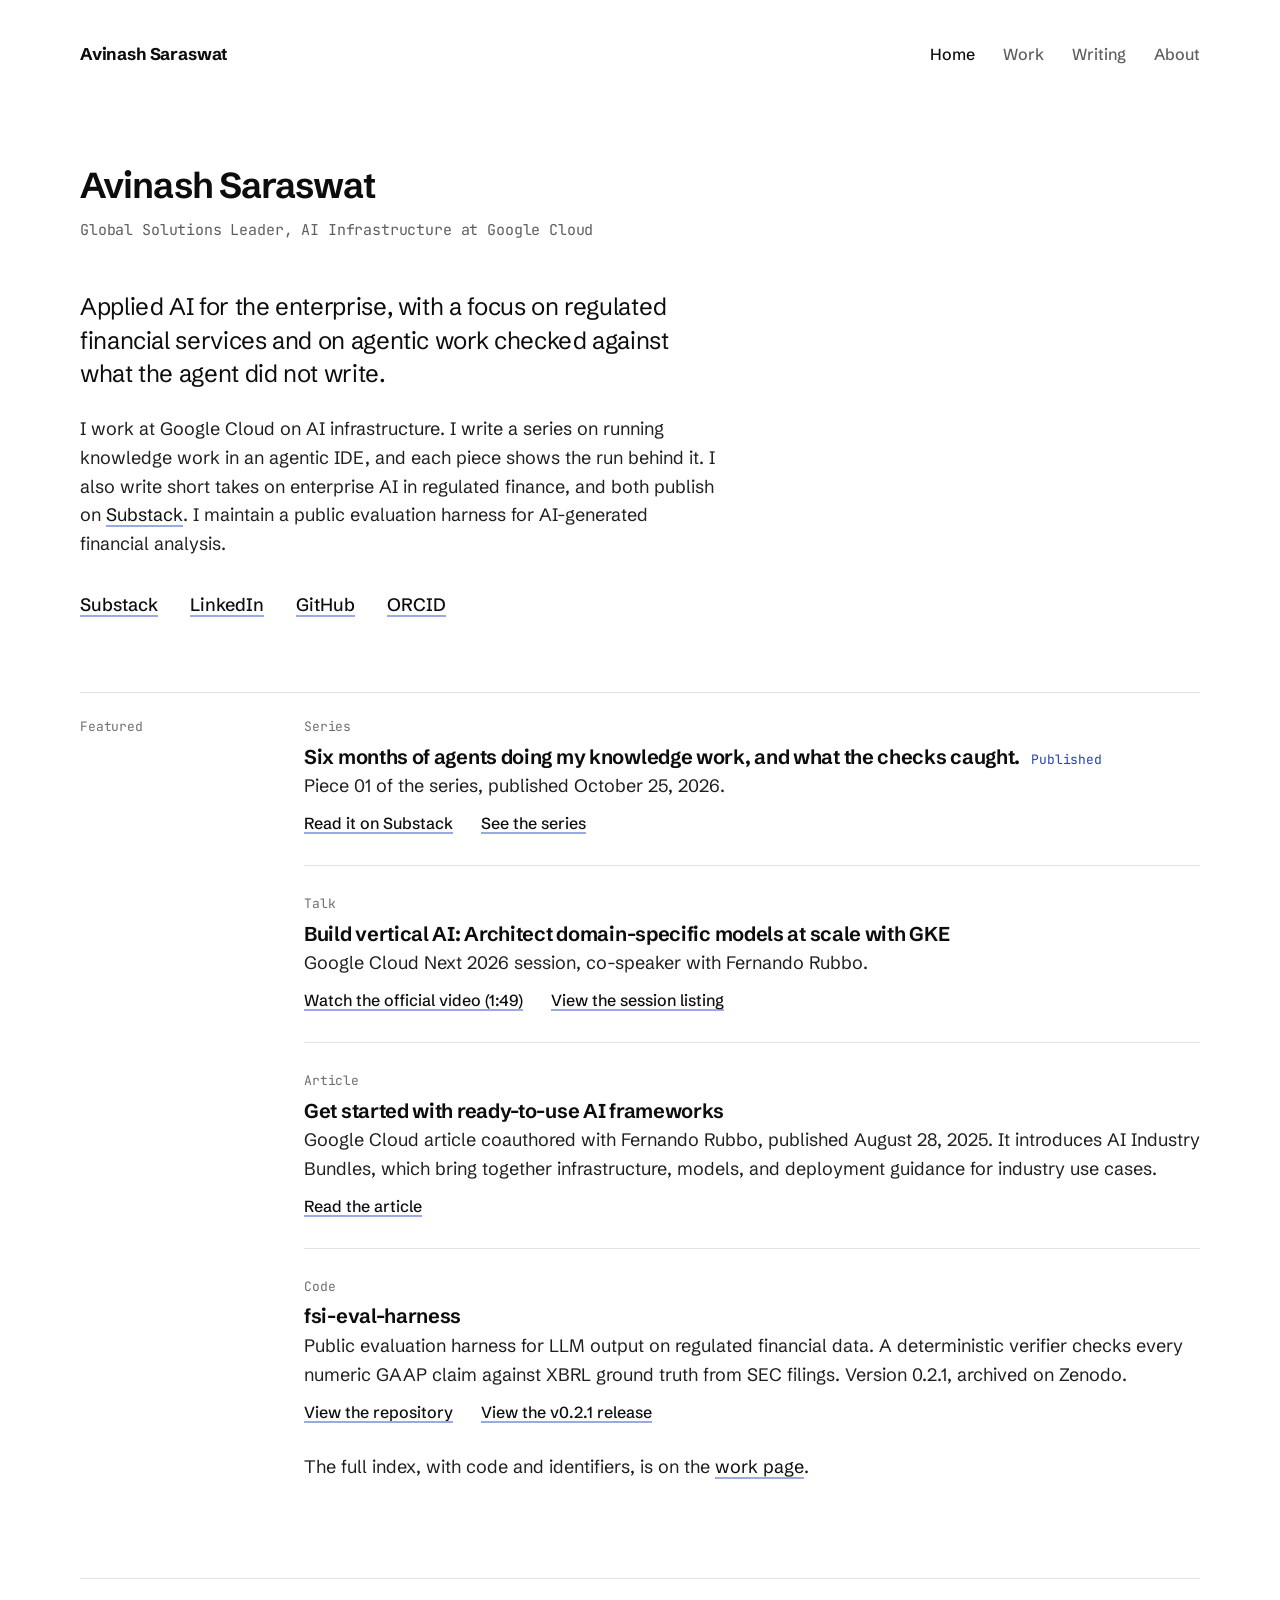
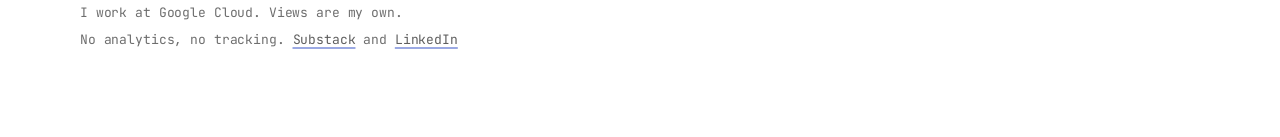
==== commit 8b0ede66: "Name fsi-eval-harness v0.2.1, released October 25, 2026, as the current version, with its release li" ====
--- a/index.html
+++ b/index.html
@@ -79,10 +79,10 @@
     <li>
       <span class="kind">Code</span>
       <strong>fsi-eval-harness</strong><br>
-      Public evaluation harness for LLM output on regulated financial data. A deterministic verifier checks every numeric GAAP claim against XBRL ground truth from SEC filings. Version 0.2.0, archived on Zenodo.
+      Public evaluation harness for LLM output on regulated financial data. A deterministic verifier checks every numeric GAAP claim against XBRL ground truth from SEC filings. Version 0.2.1, archived on Zenodo.
       <div class="links">
         <a href="https://github.com/avinashsaraswat/fsi-eval-harness">View the repository</a>
-        <a href="https://github.com/avinashsaraswat/fsi-eval-harness/releases/tag/v0.2.0">View the v0.2.0 release</a>
+        <a href="https://github.com/avinashsaraswat/fsi-eval-harness/releases/tag/v0.2.1">View the v0.2.1 release</a>
       </div>
     </li>
   </ol>
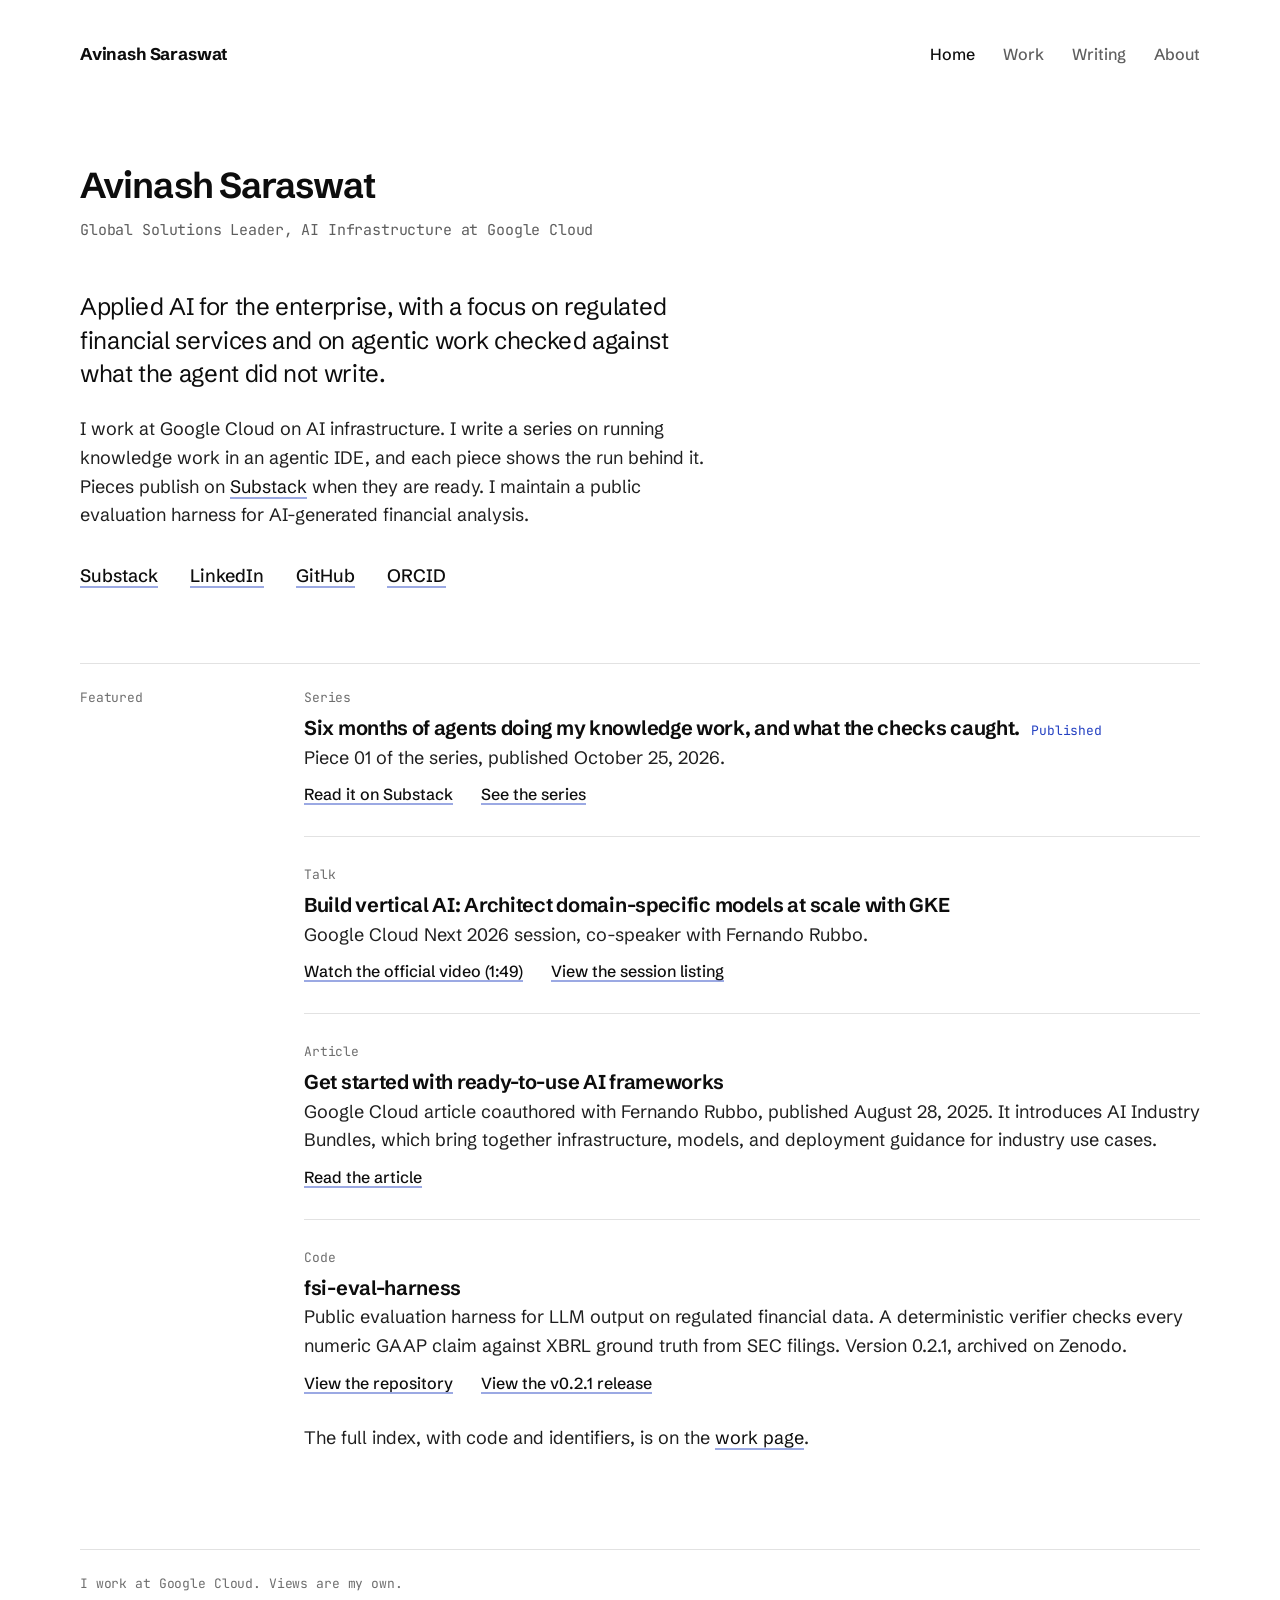
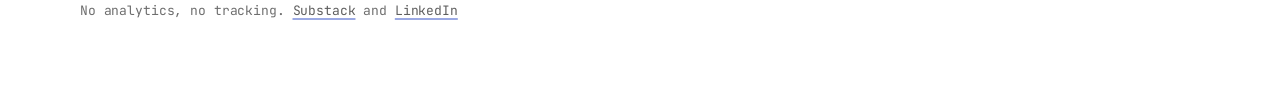
==== commit 8abfc2ea: "Stop promising a cadence: a piece publishes when it is ready, and remove both Next entries" ====
--- a/index.html
+++ b/index.html
@@ -38,7 +38,7 @@
   <p class="role">Global Solutions Leader, AI Infrastructure at Google Cloud</p>
   <p class="lede">Applied AI for the enterprise, with a focus on regulated financial services and on agentic work checked against what the agent did not write.</p>
 
-  <p>I work at Google Cloud on AI infrastructure. I write a series on running knowledge work in an agentic IDE, and each piece shows the run behind it. I also write short takes on enterprise AI in regulated finance, and both publish on <a href="https://avinashsaraswat.substack.com/archive">Substack</a>. I maintain a public evaluation harness for AI-generated financial analysis.</p>
+  <p>I work at Google Cloud on AI infrastructure. I write a series on running knowledge work in an agentic IDE, and each piece shows the run behind it. Pieces publish on <a href="https://avinashsaraswat.substack.com/archive">Substack</a> when they are ready. I maintain a public evaluation harness for AI-generated financial analysis.</p>
 
   <ul class="elsewhere" aria-label="Elsewhere">
     <li><a href="https://avinashsaraswat.substack.com/archive">Substack</a></li>
